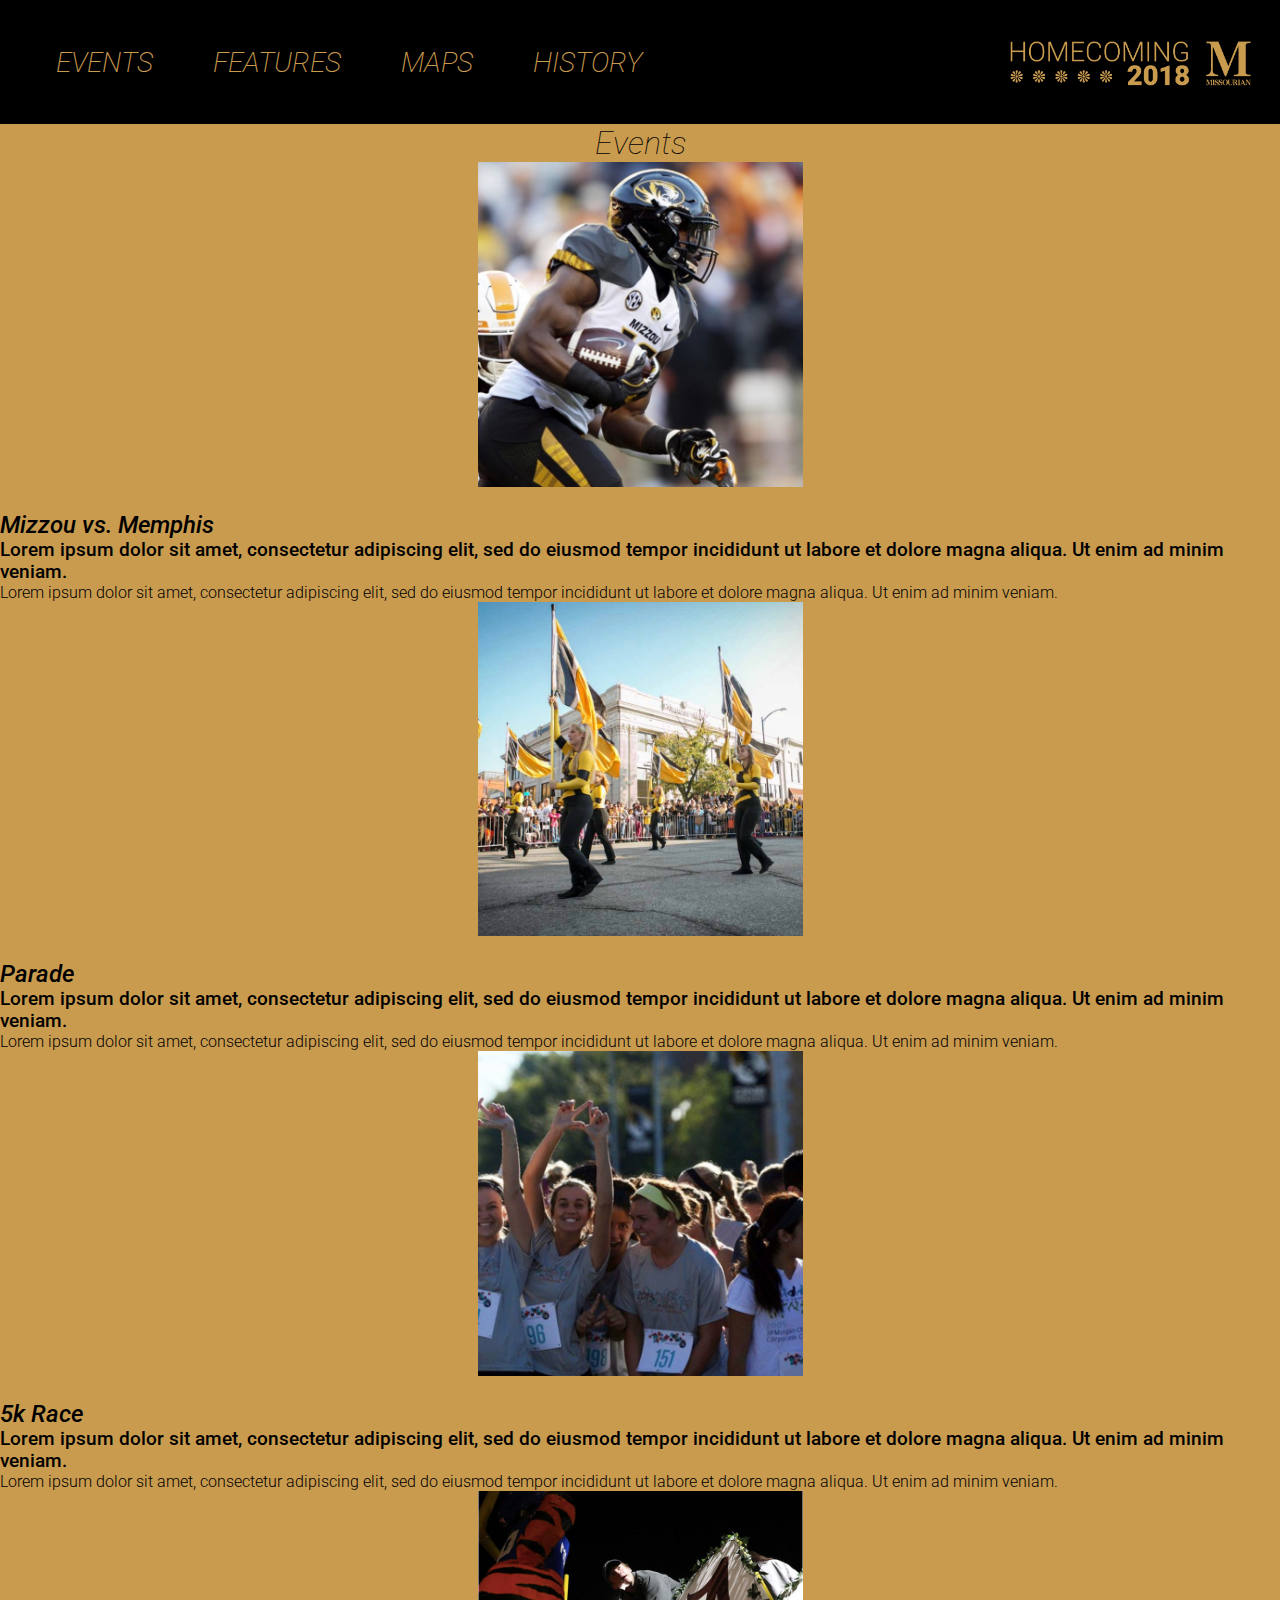
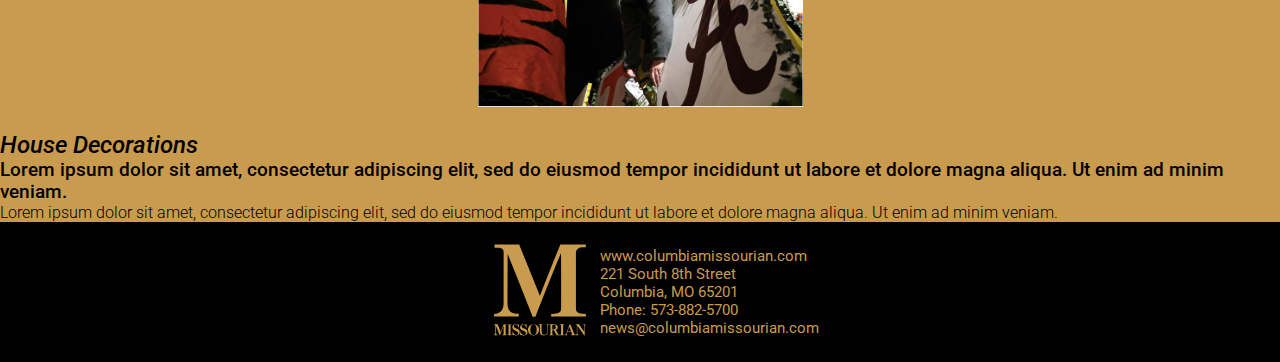
==== events.html @ 73146f7a "new header" ====
<!DOCTYPE html>

<html>
<head>
	<title>Events</title>
  <meta name="viewport" content="width=device-width, initial-scale=1.0">
   <link rel="stylesheet" type="text/css" href="stylenew.css">
	 <link href="https://fonts.googleapis.com/css?family=Roboto:100i,300,500,500i,900" rel="stylesheet">
	 <script src="https://code.jquery.com/jquery-1.12.0.min.js"></script>
	 <script src="menu1.js" type="text/javascript"></script>
  <meta name="viewport" content="width=device-width, initial-scale=1.0">
	</head>

  <body>

		<!--header-->
		<header>
		<nav>
						<a class="menu-trigger" href="#">&#9776;</a>
					<ul>
			      <li class="top"><a href="events.html">EVENTS</a></li>
			      <li><a href="features.html">FEATURES</a></li>
			      <li><a href="maps.html">MAPS</a></li>
			      <li><a href="history.html">HISTORY</a></li>
					</ul>
		</nav>
		<div class="logo">
			<a href="index.html"><img src="ASSETS/header1.svg"/></a>
		</div>
		</header>
		<!--END of header-->
<div class="eventshead"><h1>Events</h1></div>



<div class="eventsgrid">

<div class="eventsimage">
<a href="https://www.google.com/search?q=mizzou+memphis&rlz=1C5CHFA_enUS773US782&oq=mizzou+memphis&aqs=chrome.0.0l5.2127j0j4&sourceid=chrome&ie=UTF-8#sie=m;/g/11f541xv4_;6;/m/012hfxch;dt;fp;1" target="_blank">
	<img src="ASSETS/IMG_4096.JPG" style="width: 100%"></a>
</div>

<div class="eventstext">
<h2><a href="https://www.google.com/search?q=mizzou+memphis&rlz=1C5CHFA_enUS773US782&oq=mizzou+memphis&aqs=chrome.0.0l5.2127j0j4&sourceid=chrome&ie=UTF-8#sie=m;/g/11f541xv4_;6;/m/012hfxch;dt;fp;1" target="_blank">
	Mizzou vs. Memphis</a></h2>

<h3>Lorem ipsum dolor sit amet, consectetur adipiscing elit, sed do eiusmod tempor incididunt ut labore et dolore magna aliqua. Ut enim ad minim veniam.</h3>
<h4>Lorem ipsum dolor sit amet, consectetur adipiscing elit, sed do eiusmod tempor incididunt ut labore et dolore magna aliqua. Ut enim ad minim veniam.</h4>
</div>

</div>


<div class="eventsgrid">

<div class="eventsimage">
<a href="https://www.mizzou.com/s/1002/alumni/interior.aspx?sid=1002&gid=1001&pgid=8970&cid=17219&ecid=17219&ciid=74684&crid=0" target="_blank">
	<img src="ASSETS/IMG_4093.JPG" style="width: 100%"></a>
</div>

<div class="eventstext">
<h2><a href="https://www.mizzou.com/s/1002/alumni/interior.aspx?sid=1002&gid=1001&pgid=8970&cid=17219&ecid=17219&ciid=74684&crid=0" target="_blank">
	Parade</a></h2>

<h3>Lorem ipsum dolor sit amet, consectetur adipiscing elit, sed do eiusmod tempor incididunt ut labore et dolore magna aliqua. Ut enim ad minim veniam.</h3>
<h4>Lorem ipsum dolor sit amet, consectetur adipiscing elit, sed do eiusmod tempor incididunt ut labore et dolore magna aliqua. Ut enim ad minim veniam.</h4>
</div>

</div>


<div class="eventsgrid">

<div class="eventsimage">
<a href="http://mizzou.itsyourrace.com/event.aspx?id=9930" target="_blank">
	<img src="ASSETS/IMG_4094.JPG" style="width: 100%"></a>
</div>

<div class="eventstext">
<h2><a href="http://mizzou.itsyourrace.com/event.aspx?id=9930" target="_blank">
	5k Race</a></h2>

<h3>Lorem ipsum dolor sit amet, consectetur adipiscing elit, sed do eiusmod tempor incididunt ut labore et dolore magna aliqua. Ut enim ad minim veniam.</h3>
<h4>Lorem ipsum dolor sit amet, consectetur adipiscing elit, sed do eiusmod tempor incididunt ut labore et dolore magna aliqua. Ut enim ad minim veniam.</h4>
</div>

</div>


<div class="eventsgrid">

<div class="eventsimage">
<a href="https://www.columbiamissourian.com/special_section/homecoming-mu-homecoming-house-decorations/pdf_f46574d0-cc0e-11e8-bec1-ff1a81288da1.html" target="_blank">
	<img src="ASSETS/HOUSE_DECS.png" style="width: 100%"></a>
</div>

<div class="eventstext">
<h2><a href="https://www.columbiamissourian.com/special_section/homecoming-mu-homecoming-house-decorations/pdf_f46574d0-cc0e-11e8-bec1-ff1a81288da1.html" target="_blank">
	House Decorations</a></h2>

<h3>Lorem ipsum dolor sit amet, consectetur adipiscing elit, sed do eiusmod tempor incididunt ut labore et dolore magna aliqua. Ut enim ad minim veniam.</h3>
<h4>Lorem ipsum dolor sit amet, consectetur adipiscing elit, sed do eiusmod tempor incididunt ut labore et dolore magna aliqua. Ut enim ad minim veniam.</h4>
</div>

</div>

<!--
<li class="events2">
<a href="https://www.mizzou.com/s/1002/alumni/interior.aspx?sid=1002&gid=1001&pgid=8970&cid=17219&ecid=17219&ciid=74684&crid=0" target="_blank">
	<img src="ASSETS/IMG_4093.JPG"></a>
<div class="eventstext">
<h2><a href="https://www.mizzou.com/s/1002/alumni/interior.aspx?sid=1002&gid=1001&pgid=8970&cid=17219&ecid=17219&ciid=74684&crid=0" target="_blank">
	Parade</a></h2>
	<h3>Lorem ipsum dolor sit amet, consectetur adipiscing elit, sed do eiusmod tempor incididunt ut labore et dolore magna aliqua. Ut enim ad minim veniam.</h3>
	<h4>Lorem ipsum dolor sit amet, consectetur adipiscing elit, sed do eiusmod tempor incididunt ut labore et dolore magna aliqua. Ut enim ad minim veniam.</h4>
	</div>
</li>

<li class="events3">
<a href="http://mizzou.itsyourrace.com/event.aspx?id=9930" target="_blank">
	<img src="ASSETS/IMG_4094.JPG"></a>
<div class="eventstext">
<h2><a href="http://mizzou.itsyourrace.com/event.aspx?id=9930" target="_blank">
	5k Race</a></h2>
	<h3>Lorem ipsum dolor sit amet, consectetur adipiscing elit, sed do eiusmod tempor incididunt ut labore et dolore magna aliqua. Ut enim ad minim veniam.</h3>
	<h4>Lorem ipsum dolor sit amet, consectetur adipiscing elit, sed do eiusmod tempor incididunt ut labore et dolore magna aliqua. Ut enim ad minim veniam.</h4>
	</div>
</li>

	<li class="events4">
<a href="https://www.columbiamissourian.com/special_section/homecoming-mu-homecoming-house-decorations/pdf_f46574d0-cc0e-11e8-bec1-ff1a81288da1.html" target="_blank">
		<img src="ASSETS/HOUSE_DECS.png"></a>
	<div class="eventstext">
	<h2><a href="https://www.columbiamissourian.com/special_section/homecoming-mu-homecoming-house-decorations/pdf_f46574d0-cc0e-11e8-bec1-ff1a81288da1.html" target="_blank">
	 House Decs</a></h2>
		<h3>Lorem ipsum dolor sit amet, consectetur adipiscing elit, sed do eiusmod tempor incididunt ut labore et dolore magna aliqua. Ut enim ad minim veniam.</h3>
		<h4>Lorem ipsum dolor sit amet, consectetur adipiscing elit, sed do eiusmod tempor incididunt ut labore et dolore magna aliqua. Ut enim ad minim veniam.</h4>
		</div>
	</li>



<!--FOOTER-->
<div class="footer" width=100%>
	<div class="footerimg">
		<img src="ASSETS/Missourian_gold.svg">
	</div>
	<div class="footerinfo">
		<div class="footertext"><a href="https://www.columbiamissourian.com/" target="_blank"> www.columbiamissourian.com</a></div>
		<div class="footertext">221 South 8th Street</div>
		<div class="footertext">Columbia, MO 65201</div>
		<div class="footertext">Phone: 573-882-5700</div>
		<div class="footertext"><a href="mailto:news@columbiamissourian.com">news@columbiamissourian.com</a></div>
	</div>
</div>
		<!--END OF FOOTER-->
  </body>
  </html>
---- stylenew.css ----
/*NAV BAR*/
.menu-trigger{
  font-size: 50px;
}
nav ul li{
  display:block;
  font-family: "Roboto", sans-serif;
  font-style: italic;
  font-size: 32px;
  font-weight: 200;
  margin-bottom: 20px;
}

nav a{
  color: #C99B4F;
  text-decoration: none;
  padding: 20px 30px;
}
nav ul{
  display:none;
  margin: 20px 0px;
}
@media screen and (max-width: 650px){
  .desktopimg{
    display:none;
  }
}
@media screen and (min-width: 650px){
  .mobileimg{
    display:none;
  }
  }
@media screen and (min-width:950px){
  nav ul{
    display:flex;
  }
  nav ul li{
    font-size: 28px;
    margin-bottom: 0;
  }
  .menu-trigger{
    display:none;
  }

}
/*MEDIA QUERIES FOR slider*/

@media(max-width:399px){
.description{
  display: none;
}
}

@media(min-width:399px){
.readmore{
  display: none;
  font-size: 20px;
}
}

*{
  margin: 0;
  padding: 0;
  list-style: none;
  text-decoration: none;
}
.slidetext{
  /*z-index: 10000; */
  font-size: 30px;
  text-align: center;
  margin-top: 10px;
  padding-top: 20px;
  padding-bottom: 20px;
  position: absolute;
  width: 20%;
  color: white;
  background-color: rgba(0, 0, 0, 0.6)
}

.slider{
  overflow: hidden;
  height: 400px;
}

.slider figure div{
  width: 20%;
  float: left;
}

.mobileimg{
  width: 100%;
  float: left;
}
.desktopimg{
  max-width: 100%;
  float: left;
}

.slider figure{
  position: relative;
  width: 500%;
  margin: 0;
  left: 0;
  animation: 30s slidy infinite;
}

@keyframes slidy {
  0%{
    left: 0%;
  }

  10%{
    left: 0%;
  }

  12%{
    left: -100%;
  }

  22%{
    left: -100%;
  }

  24%{
    left: -200%;
  }

  34%{
    left: -200%
  }

  36%{
    left: -300%;
  }

  46%{
    left: -300%;
  }

  48%{
    left: -400%;
  }

  58%{
    left: -400%;
  }

  60%{
    left: -300%;
  }

  70%{
    left: -300%;
  }

  72%{
    left: -200%;
  }

  82%{
    left: -200%;
  }

  84%{
    left: -100%;
  }

  94%{
    left: -100%;
  }

  96%{
    left: 0%;
  }
}

body{
  background-color:#C99B4F;
}

/*PARAGRAPH TEXT*/
P {
  color: #000000;
  font-family: "Roboto", sans-sans-serif;
  font-weight: 300;
  font-size: 15px;
}


/* HEADING TEXT */
h1 {
  font-family: "Roboto", sans-serif;
  font-weight: 100;
  font-style: italic;
}

h2 {
  font-family: "Roboto", sans-serif;
  font-weight: 500;
  font-style: italic;
}

h3 {
  font-family: "Roboto", sans-serif;
  font-weight: 500;
}

h4 {
  font-family: "Roboto", sans-serif;
  font-weight: 300;
}

h5 {
  font-family: "Roboto", sans-serif;
  font-weight: 100;
  font-style: italic;
  font-size: 20px;
  margin-top: 15px;
  margin-left: 25px;
  margin-right: 25px;
}

h6{
  font-family: "Roboto", sans-serif;
  font-weight: 500;
  font-style: italic;
  font-size: 20px;
  margin-top: 15px;
}



/* END HEADERS */

header {
  background-color: black;
  padding: 2% 2%;
  display:grid;
  grid-template-columns: 70px 1fr 250px;
  grid-template-areas:
  "a . c"
}

.logo{
  margin-top: 12px;
  grid-area: c;
}
nav{
  grid-area: a;
}
a:link {
  text-decoration: none;
}

.container a:link {
  color: #C99B4F;

}
.container a:visited{
  color: #C99B4F;
}
/*.{
  grid-area: c;
  display:none;
  font-style: italic;
  padding-bottom: 10px;
  padding-left: 50px;
}*/



.quickinfo {
  font-family: "Roboto", sans-serif;
  font-weight: 300;
  color: white;
}

/*FOOTER*/
.footer{
  align-items: center;
  display: grid;
  background-color: black;
  grid-template-columns: 1fr 100px 200px 1fr;
  grid-template-areas:
  "a b c d"
}

.footertext{
  color: #C99B4F;
  font-family: "Roboto", sans-serif;
  font-size: 15px;
}
.footerimg{
  margin-top: 20px;
  margin-bottom: 20px;
  grid-area: b;
}
.footerinfo{
  grid-area: c;
  padding-left: 10px;
  vertical-align: center;
}
.footerinfo a:link{
  color: #C99B4F;
}
.footerinfo a:visited{
  color: #C99B4F;
}
.footerinfo a:hover{
  color: #49391D;
}
/*END FOOTER*/


.eventstext a:visited{
  color: black;
}

.eventstext a:link{
  color: black;
}

.eventshead{
  text-align: center;
}



.historytitle{
  text-align: center;
}
/* HISTORY PAGE TILES CSS */

.cards{
margin: 0 10px;
padding: 0;
list-style: none;
justify-content: center;
display: grid;
grid-gap:10px;
gap:10px;
grid-template-areas:
"m m "
"a b"
"c d"
"e f"
"g h"
"i j"
"k l";
}

.cards li{
padding: 5px;
border-radius: 5px;
max-width: 400px;
}

.cards img{
  width: 100%;
}

.cardtext{
  max-width:200px;
  text-align:center;
  justify-content:center;
}

.card1{
  grid-area: a;
}

.card2{
  grid-area: b;
}
.card3{
  grid-area: c;
}
.card4{
  grid-area: d;
}
.card5{
  grid-area: e;
}
.card6{
  grid-area: f;
}
.card7{
  grid-area: g;
}
.card8{
  grid-area: h;
}
.card9{
  grid-area: i;
}
.card10{
  grid-area: j;
}
.card11{
  grid-area: k;
}
.card12{
  grid-area: l;
}
.card13{
  grid-area: m;
}

@media screen and (min-width:550px){
  .cards{
    display:grid;
    grid-template-areas:
    "m m m"
    "a b c"
    "d e f"
    "g h i"
    "j k l";
  }
}

/* END OF HISTORY PAGE TILES */

/* EVENTS CSS */

.eventsgrid{
  margin: 0;
  padding: 0;
  display: grid;
  grid-template-columns: 1fr 325px 1fr;
  grid-template-areas:
  ". a ."
  "b b b";
  grid-gap: 20px;
  list-style: none;
  text-decoration: none;
}

.eventsimage{
grid-area: a;
}
.eventstext{
  grid-area: b;
}

.eventshead{
  text-align: center;

/*END OF EVENTS CSS*/

.featureshead{
  text-align: center;
}

.featuresgrid{
  margin: 0;
  padding: 0;
  display: grid;
  grid-template-columns: 1fr 325px 1fr;
  grid-template-areas:
  ". a ."
  "b b b";
  grid-gap: 20px;
  list-style: none;
  text-decoration: none;
}

.featuresimage{
  grid-area: a;
}

.featurestext{
  grid-area: b;
}

.featurestext a:link, a:visited{
  color: black;
  text-decoration: none;
}

.featurestext a:hover, a:active{
  color: #21263B;
}

/*story page CSS*/

.storycards {
  margin:0;
  padding:0;
	list-style: none;
  display: grid;
  grid-template-columns: 1fr;
  grid-gap: 20px;
  gap:20px;
  grid-template-areas:
  "a"
  "b"
  "c"
}

.storycard1{
  grid-area:a;
}

.storycard2{
  grid-area:b;
}

.storycard3{
  grid-area:c;
}


article {
  margin-bottom: 0.7em;
}
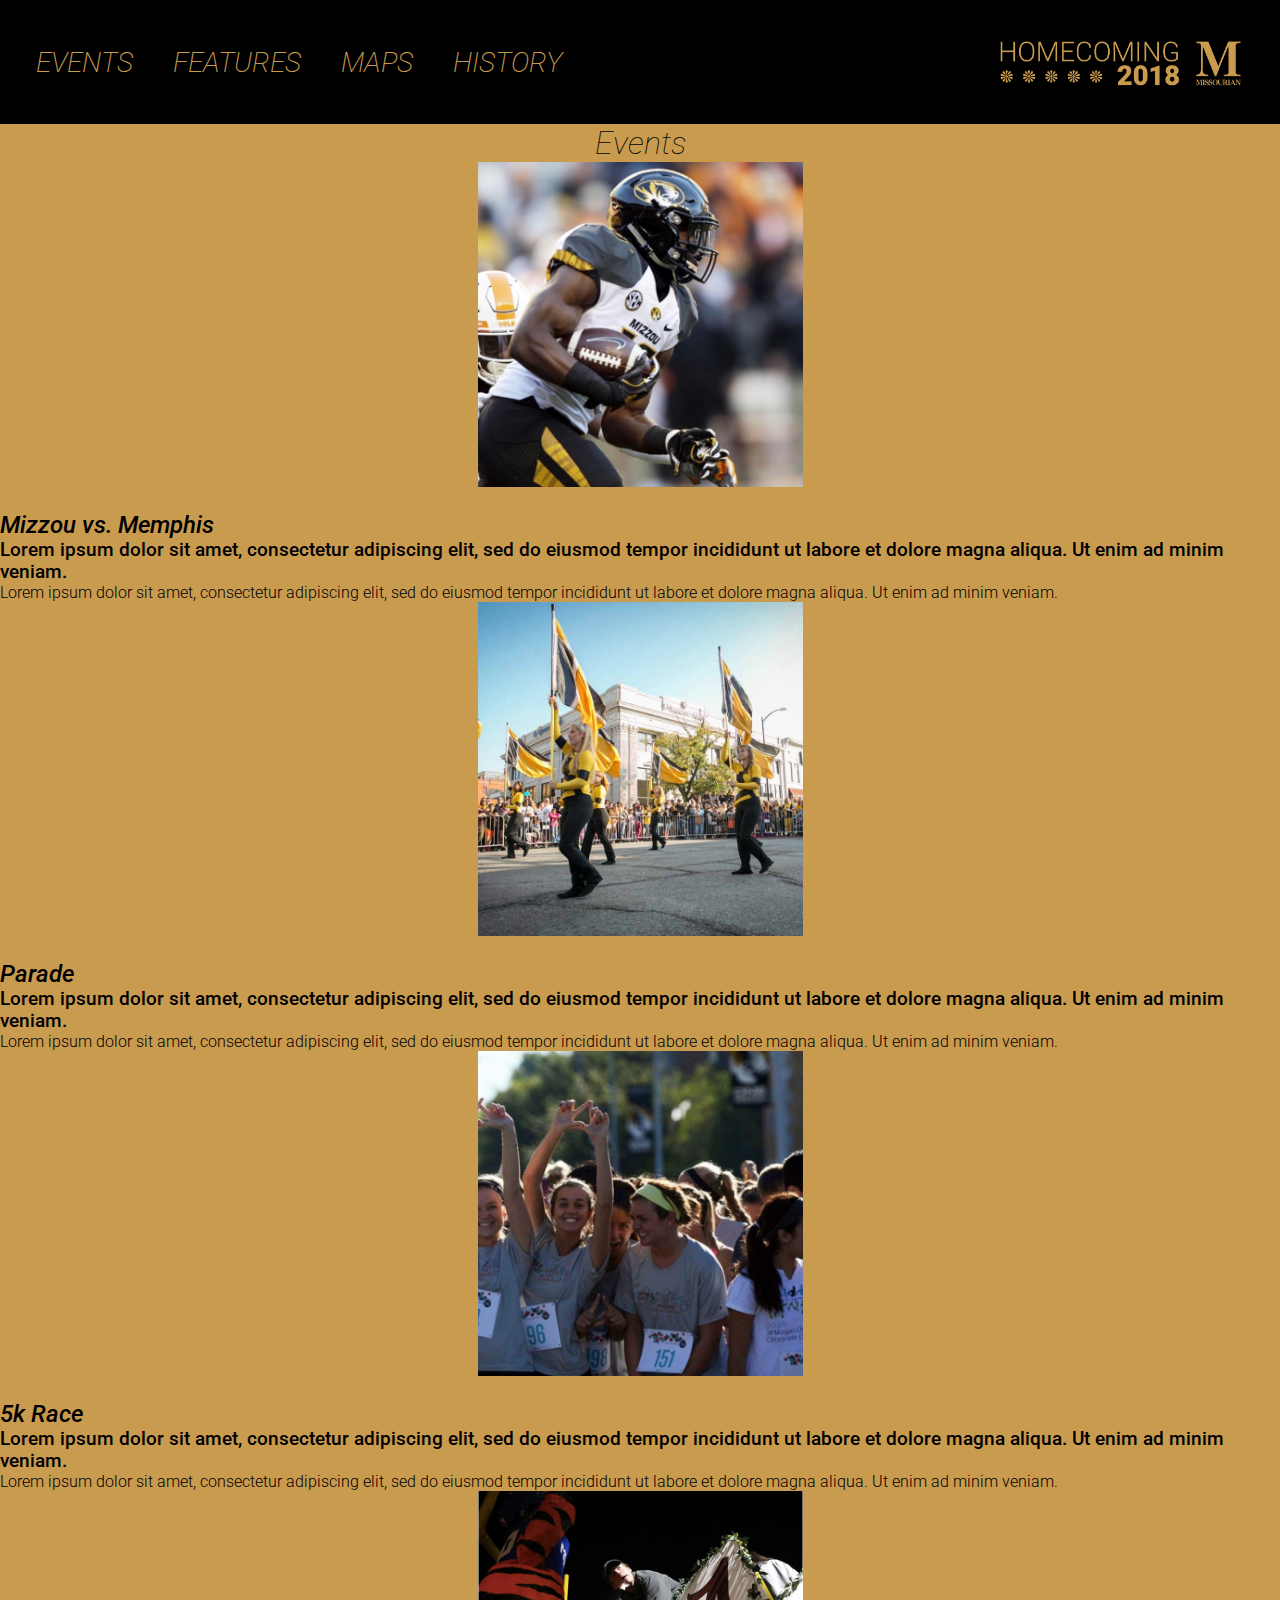
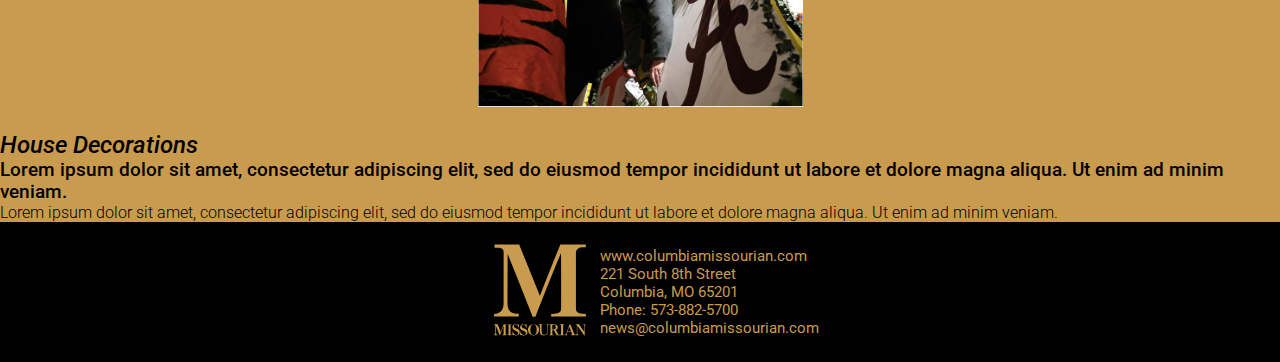
==== commit d69c6937: "fixed slider and added menu to each page" ====
--- a/events.html
+++ b/events.html
@@ -18,10 +18,10 @@
 		<nav>
 						<a class="menu-trigger" href="#">&#9776;</a>
 					<ul>
-			      <li class="top"><a href="events.html">EVENTS</a></li>
-			      <li><a href="features.html">FEATURES</a></li>
-			      <li><a href="maps.html">MAPS</a></li>
-			      <li><a href="history.html">HISTORY</a></li>
+			      <li class="events"><a href="events.html">EVENTS</a></li>
+			      <li class="features"><a href="features.html">FEATURES</a></li>
+			      <li class="maps"><a href="maps.html">MAPS</a></li>
+			      <li class="history"><a href="history.html">HISTORY</a></li>
 					</ul>
 		</nav>
 		<div class="logo">
--- a/stylenew.css
+++ b/stylenew.css
@@ -1,7 +1,5 @@
 /*NAV BAR*/
-.menu-trigger{
-  font-size: 50px;
-}
+
 nav ul li{
   display:block;
   font-family: "Roboto", sans-serif;
@@ -11,29 +9,41 @@
   margin-bottom: 20px;
 }
 
-nav a{
+header nav a{
   color: #C99B4F;
   text-decoration: none;
-  padding: 20px 30px;
-}
+
+}
+
 nav ul{
   display:none;
   margin: 20px 0px;
 }
-@media screen and (max-width: 650px){
-  .desktopimg{
+@media screen and (max-width:950px){
+  .desktop{
     display:none;
   }
 }
-@media screen and (min-width: 650px){
-  .mobileimg{
-    display:none;
-  }
-  }
 @media screen and (min-width:950px){
   nav ul{
-    display:flex;
-  }
+    display:grid;
+    grid-template-columns: 1fr 40px 1fr 40px 1fr 40px 1fr 30px;
+    grid-template-areas:
+    "a . b . c . d ."
+  }
+  .events{
+    grid-area: a;
+  }
+  .features{
+    grid-area: b;
+  }
+  .maps{
+    grid-area:c;
+  }
+  .history{
+    grid-area:d;
+    }
+
   nav ul li{
     font-size: 28px;
     margin-bottom: 0;
@@ -41,23 +51,62 @@
   .menu-trigger{
     display:none;
   }
-
-}
+  .mobile{
+    display:none;
+  }
+}
+
+.menu-trigger{
+  font-size: 50px;
+
+}
+
+header {
+  background-color: black;
+  padding: 2% 2%;
+  display:grid;
+  grid-template-columns: 10px 70px 1fr 250px 10px;
+  grid-template-areas:
+  ". a . c ."
+}
+
+.logo{
+  margin-top: 12px;
+  grid-area: c;
+}
+nav{
+  grid-area: a;
+}
+nav a:link {
+  text-decoration: none;
+}
+
 /*MEDIA QUERIES FOR slider*/
 
-@media(max-width:399px){
+@media(max-width:430px){
 .description{
   display: none;
 }
 }
 
-@media(min-width:399px){
+@media(min-width:430px){
 .readmore{
   display: none;
   font-size: 20px;
 }
 }
-
+/*
+@media(min-width:950px){
+  .mobile{
+    display:none;
+  }
+}
+@media(max-width:950px){
+  .desktop{
+    display:none;
+  }
+}
+*/
 *{
   margin: 0;
   padding: 0;
@@ -65,7 +114,7 @@
   text-decoration: none;
 }
 .slidetext{
-  /*z-index: 10000; */
+  /*z-index: 10000;*/
   font-size: 30px;
   text-align: center;
   margin-top: 10px;
@@ -79,7 +128,7 @@
 
 .slider{
   overflow: hidden;
-  height: 400px;
+  height: 50%;
 }
 
 .slider figure div{
@@ -87,12 +136,8 @@
   float: left;
 }
 
-.mobileimg{
+.slider figure img{
   width: 100%;
-  float: left;
-}
-.desktopimg{
-  max-width: 100%;
   float: left;
 }
 
@@ -232,33 +277,6 @@
 
 /* END HEADERS */
 
-header {
-  background-color: black;
-  padding: 2% 2%;
-  display:grid;
-  grid-template-columns: 70px 1fr 250px;
-  grid-template-areas:
-  "a . c"
-}
-
-.logo{
-  margin-top: 12px;
-  grid-area: c;
-}
-nav{
-  grid-area: a;
-}
-a:link {
-  text-decoration: none;
-}
-
-.container a:link {
-  color: #C99B4F;
-
-}
-.container a:visited{
-  color: #C99B4F;
-}
 /*.{
   grid-area: c;
   display:none;
@@ -310,7 +328,64 @@
   color: #49391D;
 }
 /*END FOOTER*/
-
+/*MAPS*/
+========/
+.mapcards{
+  display: grid;
+  grid-template-columns: 1fr;
+  grid-template-areas:
+  "a"
+  "b"
+  "c"
+}
+.mapcard2 {
+  grid-area:b;
+}
+
+.mapcard3{
+  grid-area:c;
+}
+.maptext{
+  grid-area:a;
+  padding: 0px 5px 15px 10px;
+}
+
+.mapstitle{
+text-align: center;
+padding:15px 0px;
+
+}
+
+
+@media (min-width:250px){
+  .mapcards{
+    display: grid;
+    grid-template-columns: 1fr 1fr;
+    grid-gap:5px;
+    grid-template-areas:
+    "a a"
+    "b c"
+    "d d"
+}
+}
+
+.mapcards{
+  display: block;
+}
+
+
+@media (min-width:480px){
+  .mapcards{
+    display: grid;
+    grid-template-columns: 1fr 1fr;
+    grid-gap:20px;
+    grid-template-areas:
+    "a a"
+    "b c"
+    "d d"
+  }
+}
+/* END MAPS*/
 
 .eventstext a:visited{
   color: black;
@@ -340,13 +415,19 @@
 grid-gap:10px;
 gap:10px;
 grid-template-areas:
-"m m "
-"a b"
-"c d"
-"e f"
-"g h"
-"i j"
-"k l";
+"m"
+"a"
+"b"
+"c"
+"d"
+"e"
+"f"
+"g"
+"h"
+"i"
+"j"
+"k"
+"l";
 }
 
 .cards li{
@@ -410,7 +491,6 @@
   .cards{
     display:grid;
     grid-template-areas:
-    "m m m"
     "a b c"
     "d e f"
     "g h i"
@@ -444,22 +524,20 @@
 
 .eventshead{
   text-align: center;
-
+}
 /*END OF EVENTS CSS*/
-
-.featureshead{
+.featureshead {
   text-align: center;
 }
 
-.featuresgrid{
+.featuresgrid {
   margin: 0;
   padding: 0;
   display: grid;
-  grid-template-columns: 1fr 325px 1fr;
+  grid-template-columns: 1fr;
   grid-template-areas:
-  ". a ."
-  "b b b";
-  grid-gap: 20px;
+  "a"
+  "b";
   list-style: none;
   text-decoration: none;
 }
@@ -472,29 +550,85 @@
   grid-area: b;
 }
 
-.featurestext a:link, a:visited{
+.featurestext a:link{
   color: black;
   text-decoration: none;
 }
-
-.featurestext a:hover, a:active{
-  color: #21263B;
-}
+.featurestext a:hover{
+  color: black;
+}
+.featurestext a:visited{
+  color: black;
+}
+
+@media screen and (min-width:700px){
+.featuresgrid{
+  margin: 0 auto;
+  padding: 15px;
+  display: grid;
+  grid-template-columns: 1fr 150px 150px 150px 150px 150px 1fr;
+  grid-template-areas:
+  ". a a a a a ."
+  ". . b b b . .";
+  grid-gap: 25px;
+  list-style: none;
+  text-decoration: none;
+  }
+}
+
+/*FEATURES END*/
 
 /*story page CSS*/
+
+.storytitle{
+  text-align: center;
+}
+
+.caption{
+font-family: "Roboto", sans-serif;
+font-weight: bold;
+font-style: italic;
+margin:auto;
+font-size: 10px;
+margin-top: 5px;
+margin-bottom: 0px;
+text-align: center;
+}
+
+.photocredit{
+  font-family: "Roboto", sans-serif;
+  font-weight: bold;
+  font-style: italic;
+  font-size: 10px;
+  margin-top: 5px;
+  margin-bottom: 0px;
+  text-align:center;
+}
+
+.byline{
+  font-family: "Roboto", sans-serif;
+  font-weight: 50;
+  font-style: italic;
+  font-size: 20px;
+  margin-top: 5px;
+  margin-bottom: 0px;
+  text-align:center;
+}
 
 .storycards {
   margin:0;
-  padding:0;
+  padding:10px;
 	list-style: none;
   display: grid;
-  grid-template-columns: 1fr;
-  grid-gap: 20px;
-  gap:20px;
   grid-template-areas:
   "a"
   "b"
-  "c"
+  "c";
+}
+
+.storycards li{
+padding: 10px;
+border-radius: 5px;
 }
 
 .storycard1{
@@ -503,6 +637,8 @@
 
 .storycard2{
   grid-area:b;
+  margin-top: 1em;
+  border-bottom: 2px solid #000000;
 }
 
 .storycard3{
@@ -510,6 +646,25 @@
 }
 
 
-article {
+/*article {
   margin-bottom: 0.7em;
-}
+}*/
+
+/*@media screen and (min-width:480px){
+  .storycards{
+    display:grid;
+    grid-gap:10px;
+    padding:10px;
+    grid-template-columns: repeat(1, 460px);
+    grid-template-areas:
+    "a"
+    "b"
+    "c";
+  }*/
+
+  .storyphoto img{
+  display: block;
+  width: 75%;
+  height:auto;
+  margin:auto;
+  }
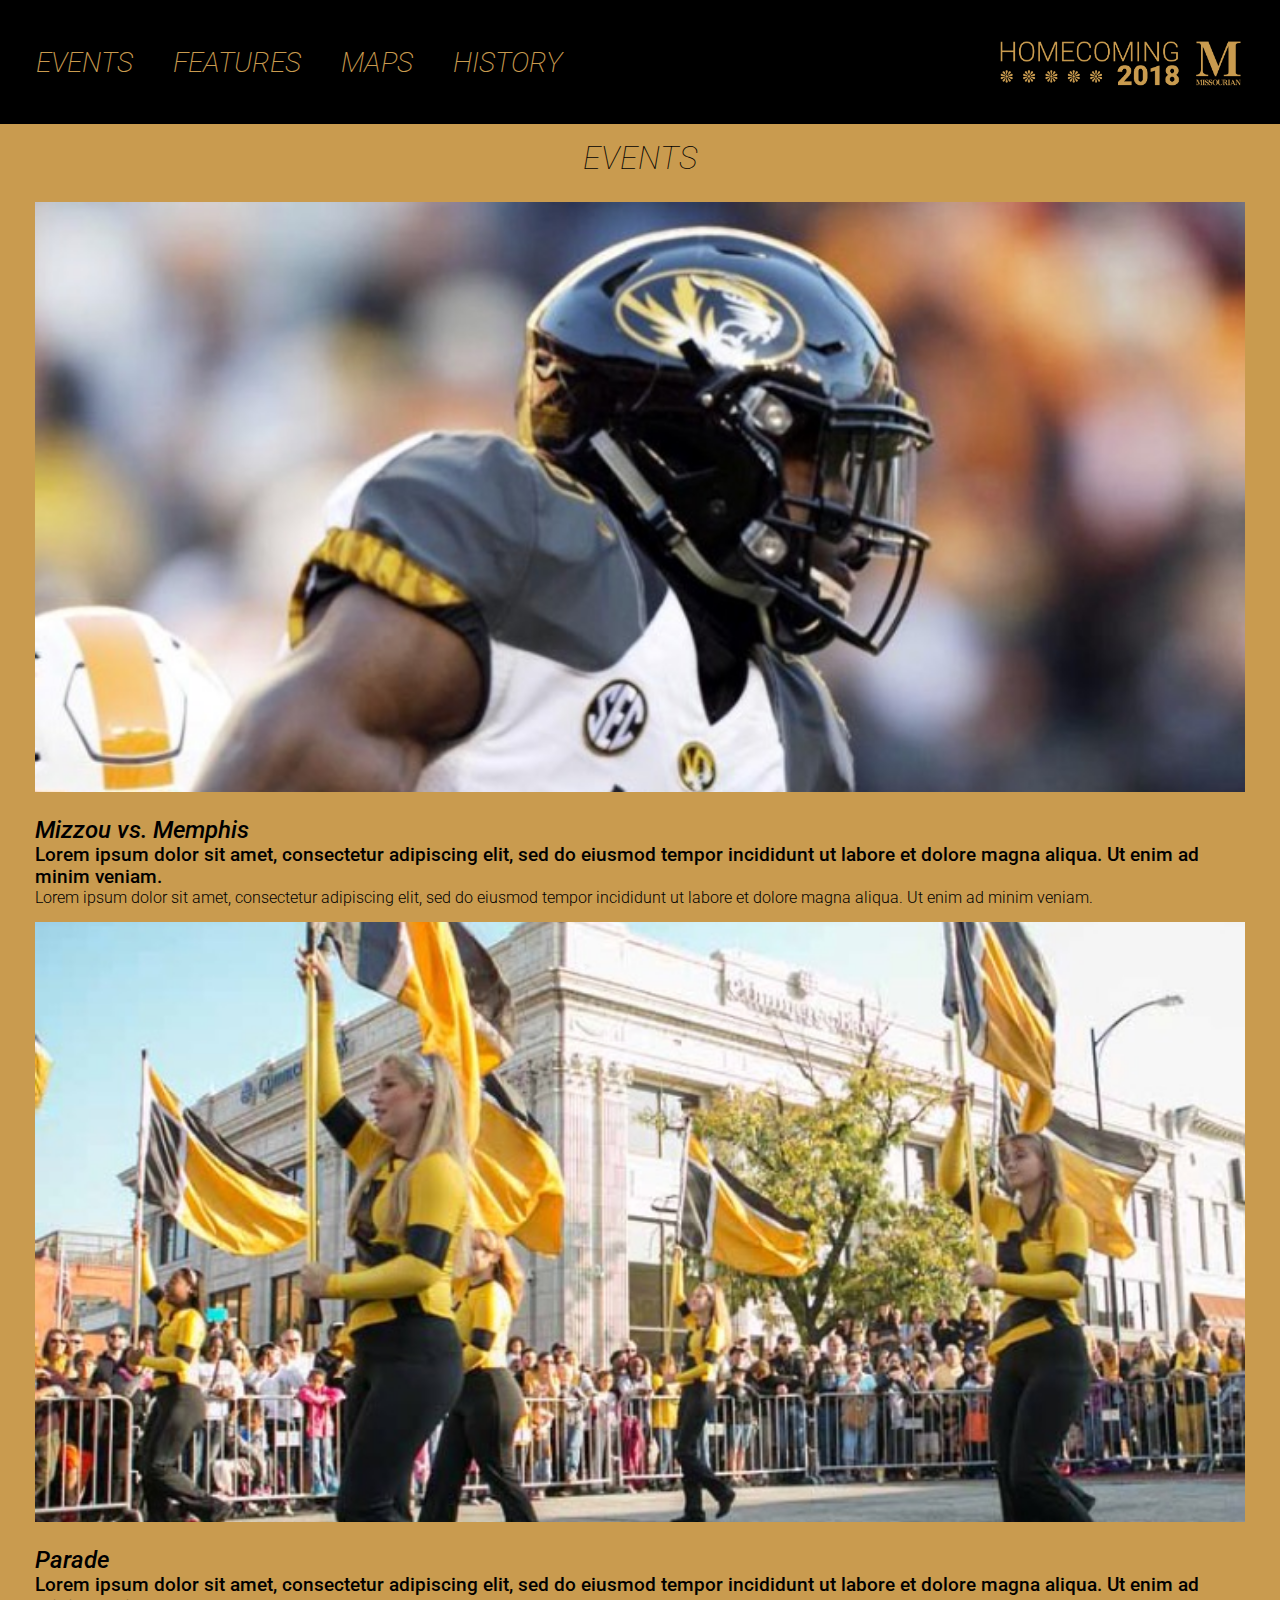
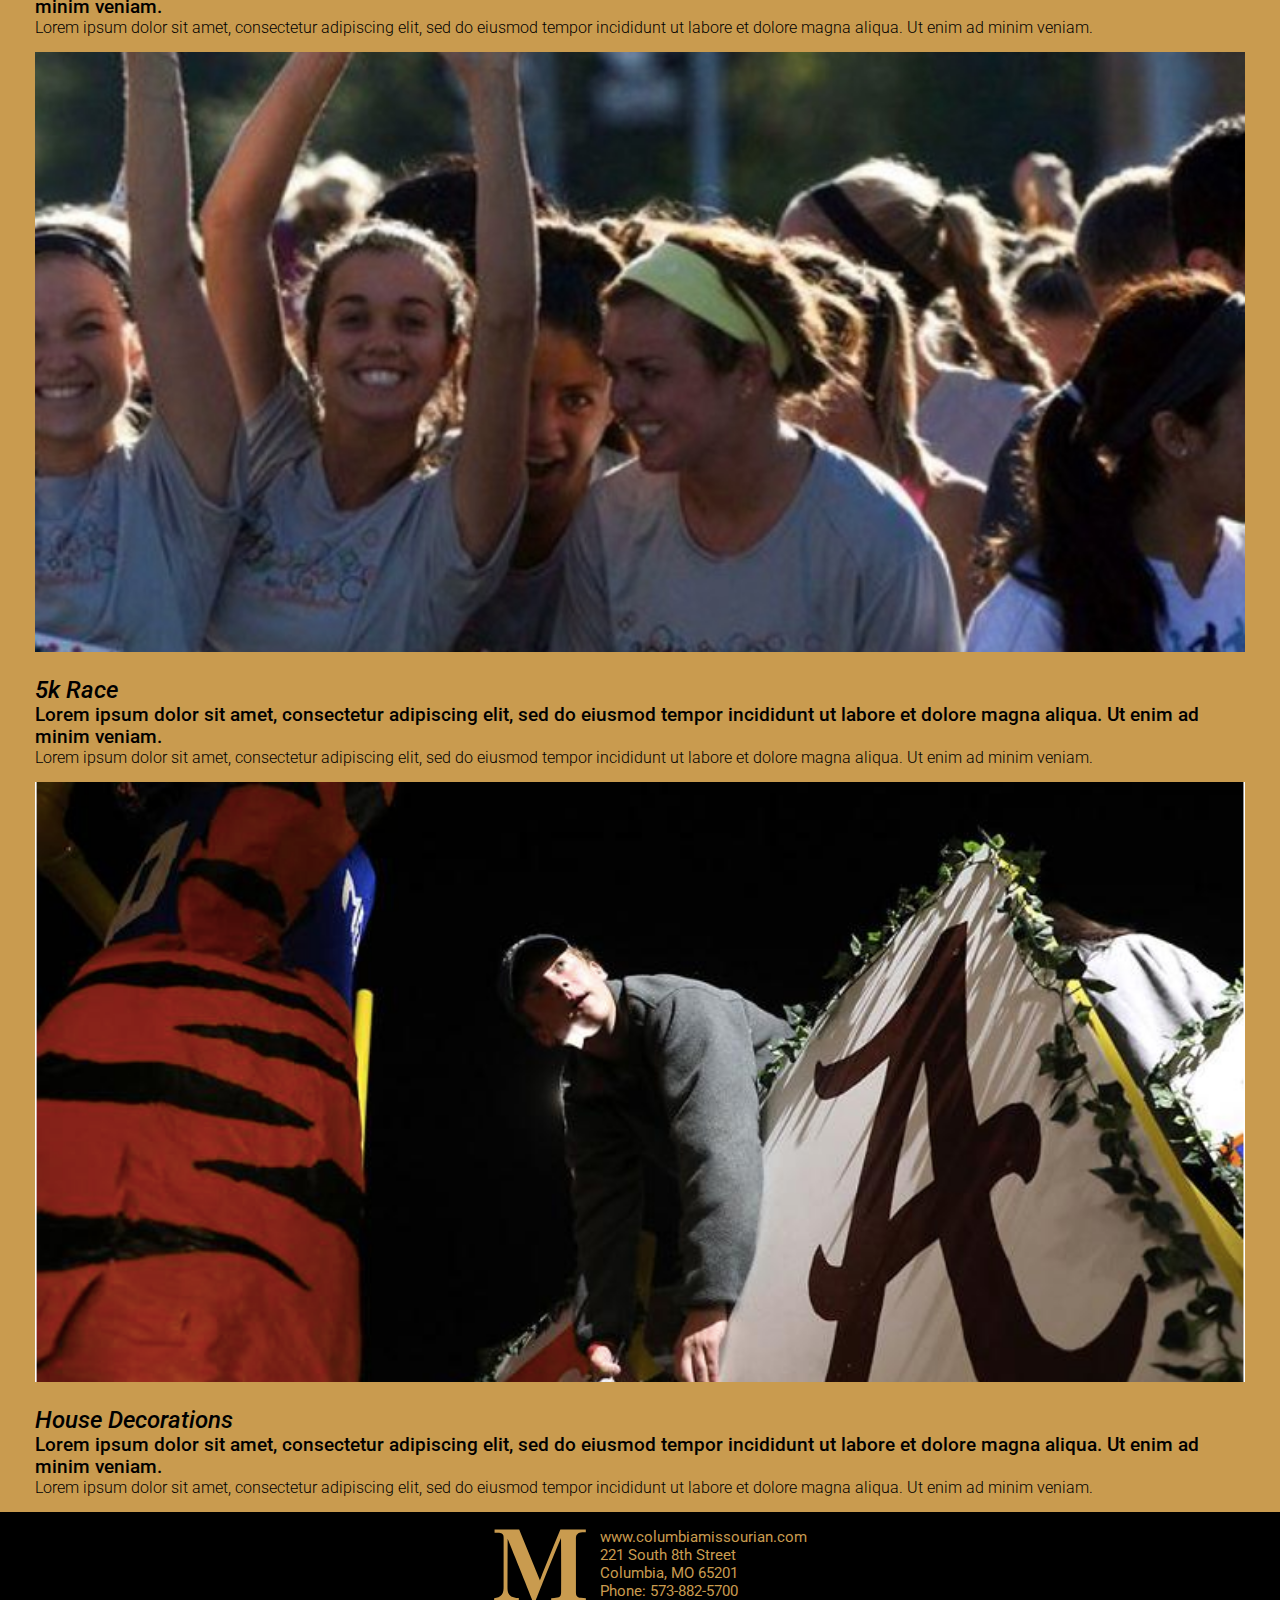
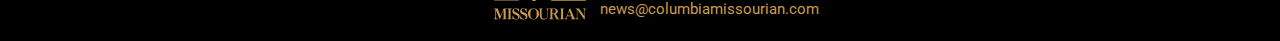
==== commit f0138f86: "fmarginsllll" ====
--- a/events.html
+++ b/events.html
@@ -29,7 +29,7 @@
 		</div>
 		</header>
 		<!--END of header-->
-<div class="eventshead"><h1>Events</h1></div>
+<div class="eventshead"><h1>EVENTS</h1></div>
 
 
 
@@ -37,7 +37,7 @@
 
 <div class="eventsimage">
 <a href="https://www.google.com/search?q=mizzou+memphis&rlz=1C5CHFA_enUS773US782&oq=mizzou+memphis&aqs=chrome.0.0l5.2127j0j4&sourceid=chrome&ie=UTF-8#sie=m;/g/11f541xv4_;6;/m/012hfxch;dt;fp;1" target="_blank">
-	<img src="ASSETS/IMG_4096.JPG" style="width: 100%"></a>
+	<img src="ASSETS/IMG_4096.JPG" class="football" style="width: 100%"></a>
 </div>
 
 <div class="eventstext">
--- a/stylenew.css
+++ b/stylenew.css
@@ -297,6 +297,7 @@
 .footer{
   align-items: center;
   display: grid;
+  padding: 15px 0px;
   background-color: black;
   grid-template-columns: 1fr 100px 200px 1fr;
   grid-template-areas:
@@ -309,13 +310,15 @@
   font-size: 15px;
 }
 .footerimg{
-  margin-top: 20px;
-  margin-bottom: 20px;
+/*  margin-top: 20px;
+  margin-bottom: 20px;*/
+  vertical-align: center;
   grid-area: b;
 }
 .footerinfo{
   grid-area: c;
   padding-left: 10px;
+  padding-bottom:8px;
   vertical-align: center;
 }
 .footerinfo a:link{
@@ -329,33 +332,14 @@
 }
 /*END FOOTER*/
 /*MAPS*/
-========/
-.mapcards{
-  display: grid;
-  grid-template-columns: 1fr;
-  grid-template-areas:
-  "a"
-  "b"
-  "c"
-}
-.mapcard2 {
-  grid-area:b;
-}
-
-.mapcard3{
-  grid-area:c;
-}
-.maptext{
-  grid-area:a;
-  padding: 0px 5px 15px 10px;
-}
+
 
 .mapstitle{
 text-align: center;
 padding:15px 0px;
 
 }
-
+/*
 
 @media (min-width:250px){
   .mapcards{
@@ -368,7 +352,7 @@
     "d d"
 }
 }
-
+*/
 .mapcards{
   display: block;
 }
@@ -377,14 +361,36 @@
 @media (min-width:480px){
   .mapcards{
     display: grid;
-    grid-template-columns: 1fr 1fr;
+    grid-template-columns: 15px 1fr 1fr 15px;
     grid-gap:20px;
     grid-template-areas:
-    "a a"
-    "b c"
-    "d d"
-  }
-}
+    ". a a ."
+    ". b c ."
+  }
+}
+@media (max-width:480px){
+  .mapcards{
+    display: grid;
+    grid-template-columns: 15px 1fr 15px;
+    grid-template-areas:
+    ". a ."
+    ". b ."
+    ". c ."
+  }
+}
+
+.mapcard2 {
+  grid-area:b;
+}
+
+.mapcard3{
+  grid-area:c;
+}
+.maptext{
+  grid-area:a;
+  padding: 0px 5px 15px 10px;
+}
+
 /* END MAPS*/
 
 .eventstext a:visited{
@@ -403,6 +409,7 @@
 
 .historytitle{
   text-align: center;
+  margin-top: 15px;
 }
 /* HISTORY PAGE TILES CSS */
 
@@ -433,17 +440,12 @@
 .cards li{
 padding: 5px;
 border-radius: 5px;
-max-width: 400px;
-}
-
-.cards img{
-  width: 100%;
-}
+}
+
 
 .cardtext{
-  max-width:200px;
-  text-align:center;
-  justify-content:center;
+  grid-area:m;
+  margin: 15px 10px;
 }
 
 .card1{
@@ -483,14 +485,13 @@
 .card12{
   grid-area: l;
 }
-.card13{
-  grid-area: m;
-}
+
 
 @media screen and (min-width:550px){
   .cards{
     display:grid;
     grid-template-areas:
+    "m m m"
     "a b c"
     "d e f"
     "g h i"
@@ -506,10 +507,10 @@
   margin: 0;
   padding: 0;
   display: grid;
-  grid-template-columns: 1fr 325px 1fr;
+  grid-template-columns: 15px 1fr 15px;
   grid-template-areas:
   ". a ."
-  "b b b";
+  ". b .";
   grid-gap: 20px;
   list-style: none;
   text-decoration: none;
@@ -517,29 +518,48 @@
 
 .eventsimage{
 grid-area: a;
+
+}
+@media screen and (min-width:1000px){
+  .eventsimage img{
+    max-height: 600px;
+    object-fit:cover;
+  }
+}
+@media screen and (max-width: 1000px){
+.eventsimage img{
+  max-height:400px;
+  object-fit: cover;
+}
+}
+.football{
+  object-position: 0 10px;
 }
 .eventstext{
   grid-area: b;
+  margin-bottom: 15px;
 }
 
 .eventshead{
   text-align: center;
+  margin: 15px 0px;
 }
 /*END OF EVENTS CSS*/
 .featureshead {
   text-align: center;
+  margin: 15px 0px;
 }
 
 .featuresgrid {
   margin: 0;
   padding: 0;
   display: grid;
-  grid-template-columns: 1fr;
-  grid-template-areas:
-  "a"
-  "b";
+  grid-template-columns: 15px 1fr 15px;
   list-style: none;
   text-decoration: none;
+  grid-template-areas:
+  ". a ."
+  ". b ."
 }
 
 .featuresimage{
@@ -548,6 +568,7 @@
 
 .featurestext{
   grid-area: b;
+  margin: 15px 0px;
 }
 
 .featurestext a:link{
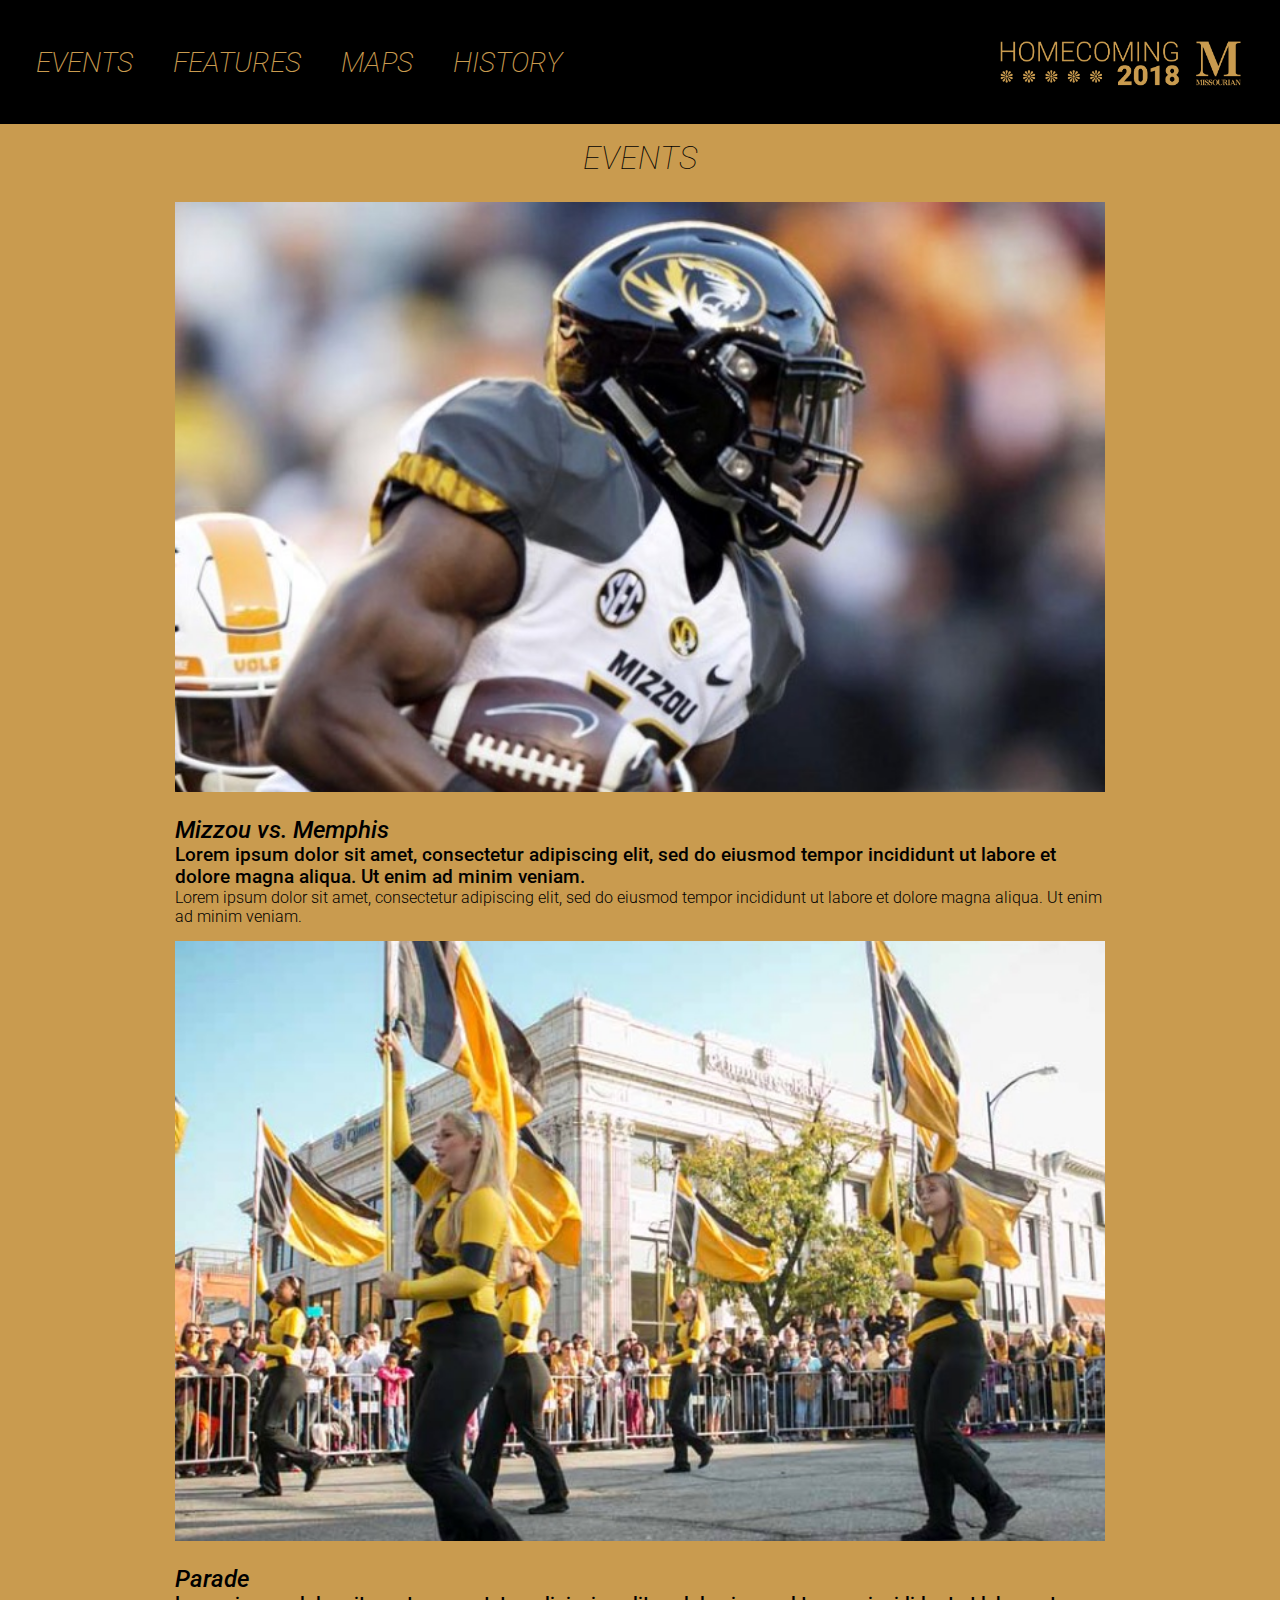
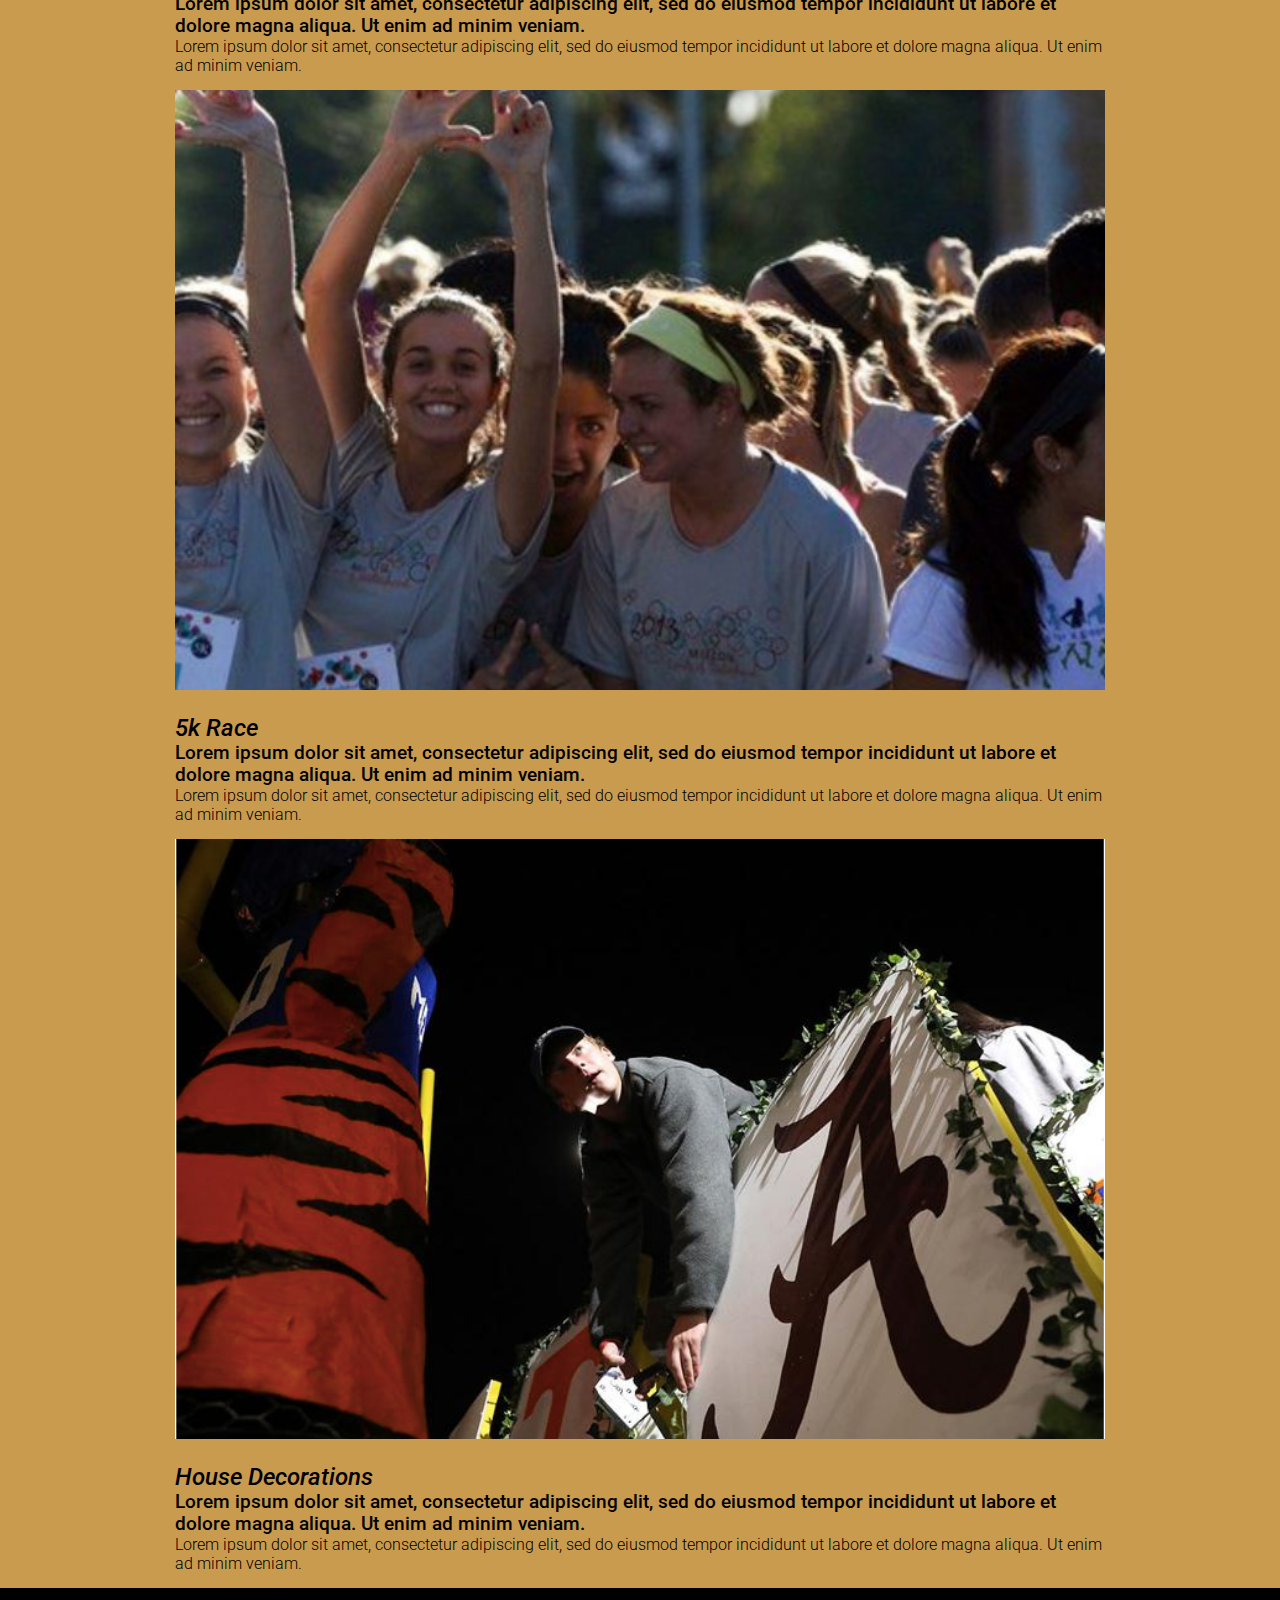
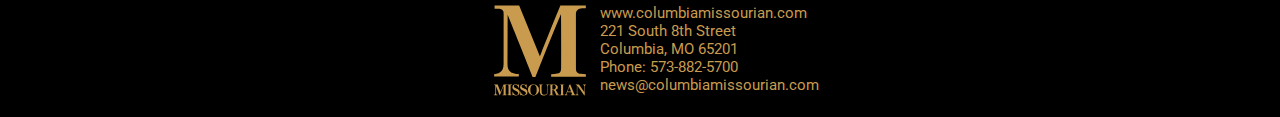
==== commit b0555ecb: "alts" ====
--- a/events.html
+++ b/events.html
@@ -25,7 +25,7 @@
 					</ul>
 		</nav>
 		<div class="logo">
-			<a href="index.html"><img src="ASSETS/header1.svg"/></a>
+			<a href="index.html"><img src="ASSETS/header1.svg" alt="Missourian Homecoming Logo"/></a>
 		</div>
 		</header>
 		<!--END of header-->
--- a/stylenew.css
+++ b/stylenew.css
@@ -12,7 +12,6 @@
 header nav a{
   color: #C99B4F;
   text-decoration: none;
-
 }
 
 nav ul{
@@ -129,6 +128,7 @@
 .slider{
   overflow: hidden;
   height: 50%;
+
 }
 
 .slider figure div{
@@ -149,6 +149,7 @@
   animation: 30s slidy infinite;
 }
 
+
 @keyframes slidy {
   0%{
     left: 0%;
@@ -284,15 +285,20 @@
   padding-bottom: 10px;
   padding-left: 50px;
 }*/
-
-
+.quicktop{
+  position:relative;
+  margin-top:15px;
+}
 
 .quickinfo {
   font-family: "Roboto", sans-serif;
-  font-weight: 300;
-  color: white;
-}
-
+  font-size: 25px;
+  font-weight: 500;
+  text-align: center;
+}
+.quickinfo div{
+  margin-top:15px;
+}
 /*FOOTER*/
 .footer{
   align-items: center;
@@ -303,7 +309,9 @@
   grid-template-areas:
   "a b c d"
 }
-
+.indexfooter{
+  margin-top: 100px;
+}
 .footertext{
   color: #C99B4F;
   font-family: "Roboto", sans-serif;
@@ -504,10 +512,10 @@
 /* EVENTS CSS */
 
 .eventsgrid{
-  margin: 0;
-  padding: 0;
+  margin: 0 auto;
   display: grid;
   grid-template-columns: 15px 1fr 15px;
+  max-width: 1000px;
   grid-template-areas:
   ". a ."
   ". b .";
@@ -582,18 +590,17 @@
   color: black;
 }
 
-@media screen and (min-width:700px){
+@media screen and (min-width:800px){
 .featuresgrid{
   margin: 0 auto;
   padding: 15px;
   display: grid;
-  grid-template-columns: 1fr 150px 150px 150px 150px 150px 1fr;
-  grid-template-areas:
-  ". a a a a a ."
-  ". . b b b . .";
-  grid-gap: 25px;
+  grid-template-columns: 1fr 800px 1fr;
   list-style: none;
   text-decoration: none;
+  grid-template-areas:
+  ". a ."
+  ". b ."
   }
 }
 
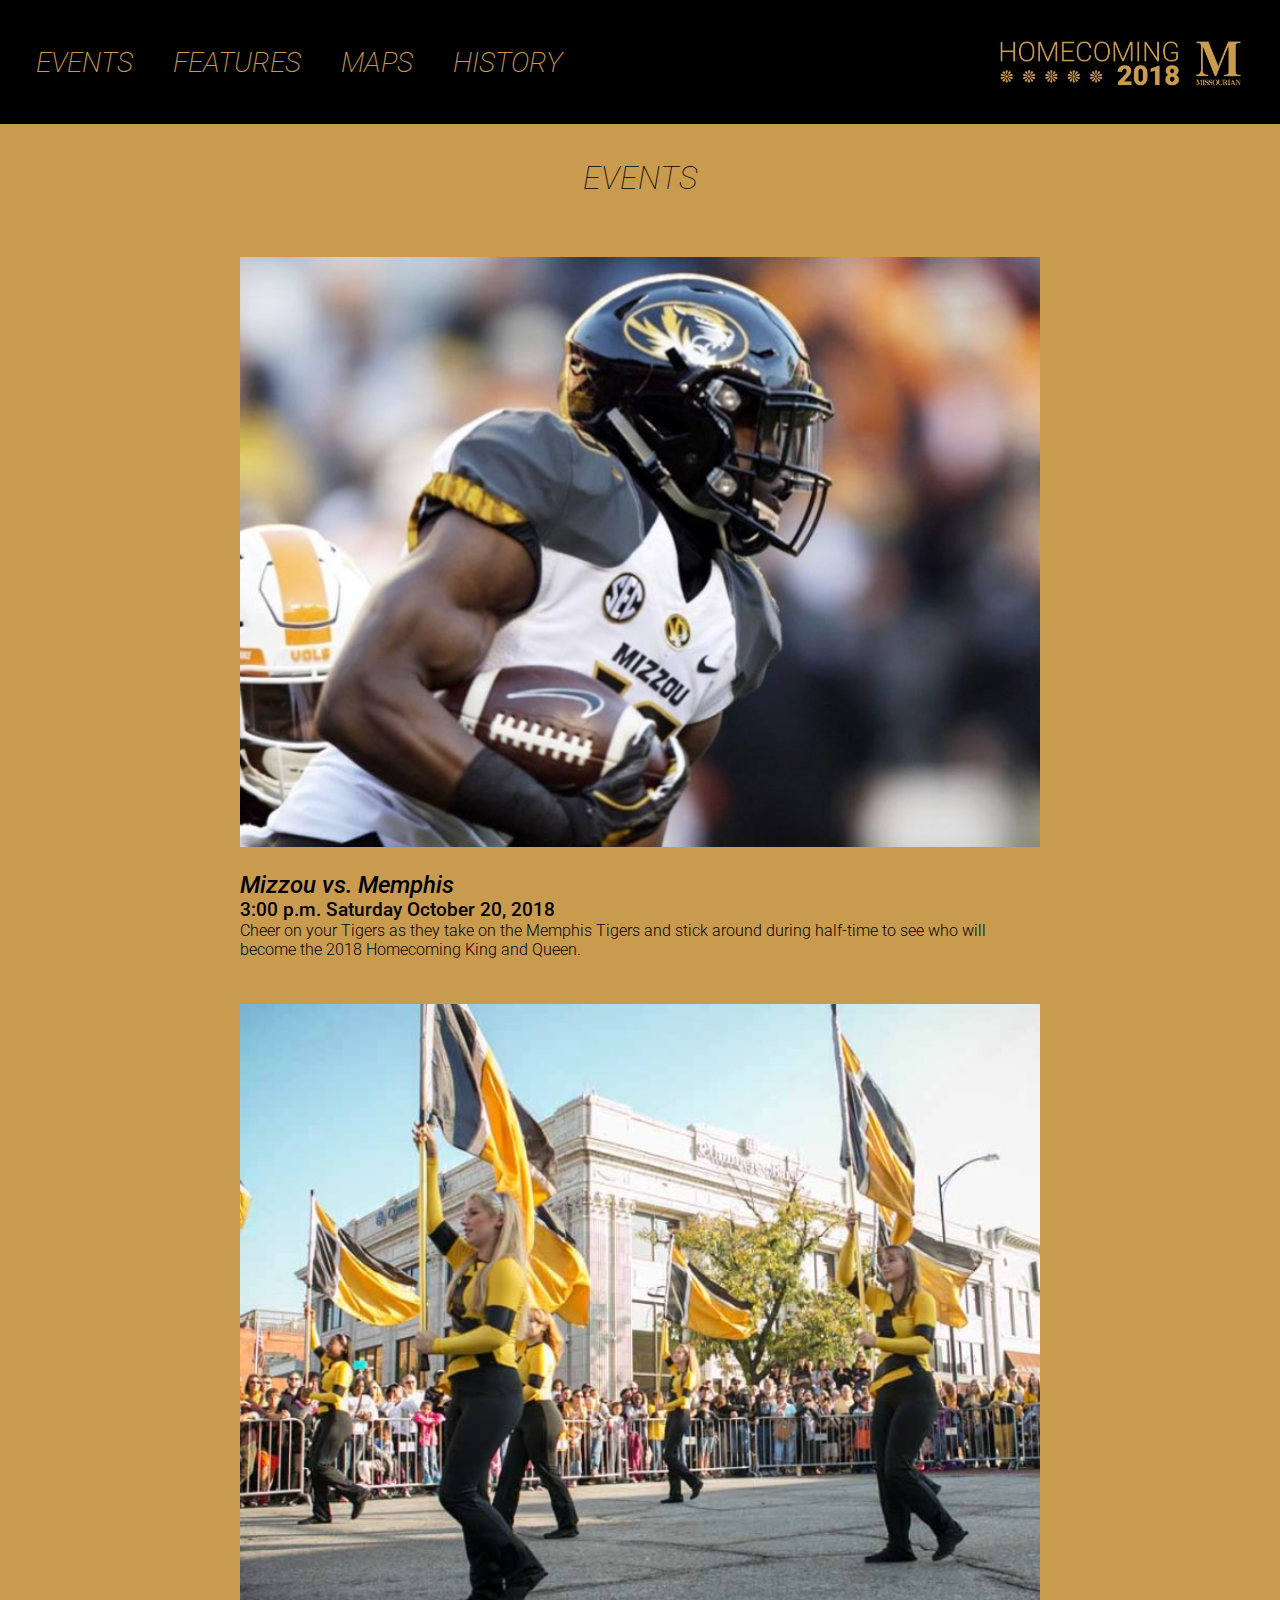
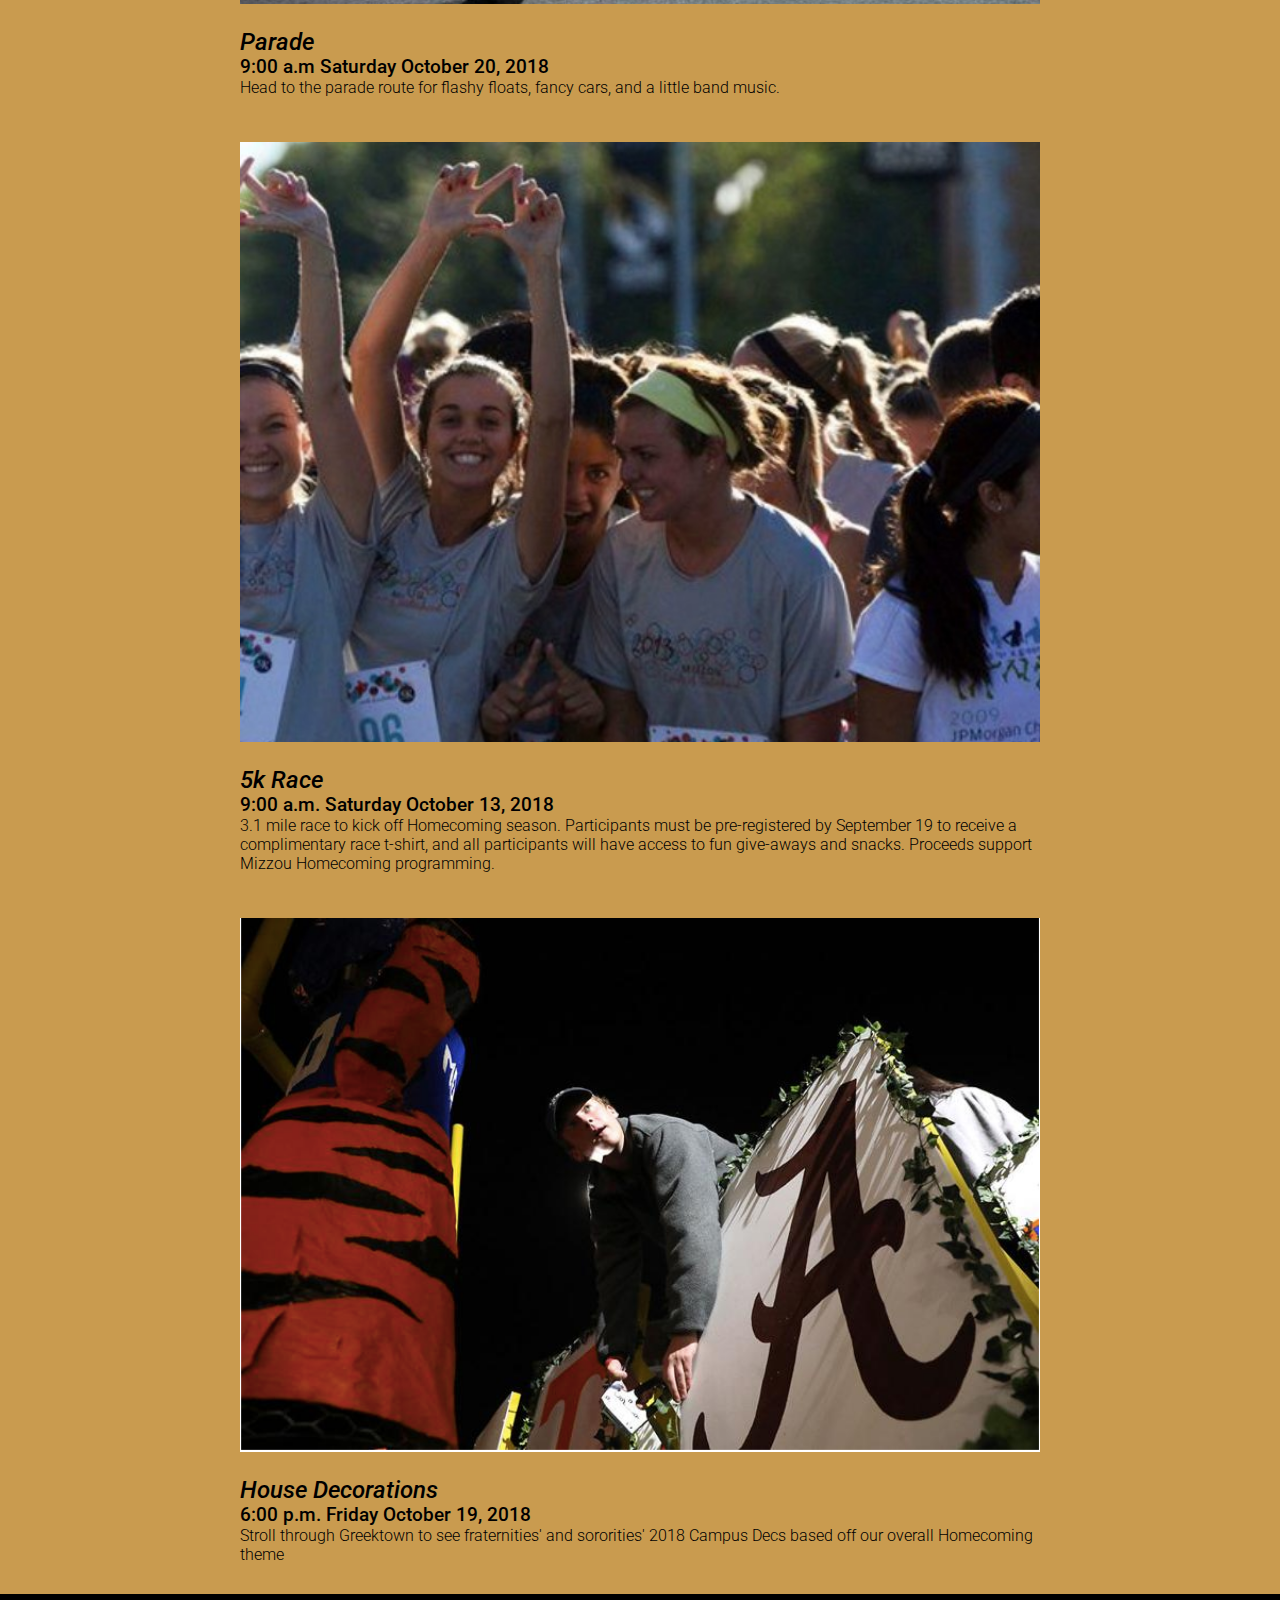
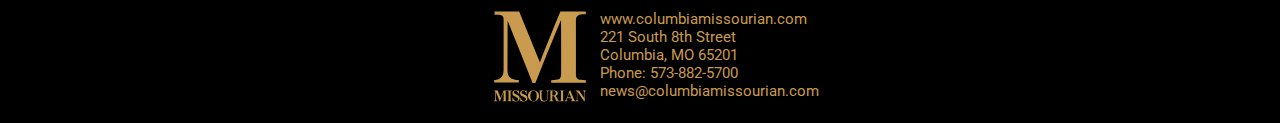
==== commit dcea91ff: "n" ====
--- a/events.html
+++ b/events.html
@@ -25,7 +25,7 @@
 					</ul>
 		</nav>
 		<div class="logo">
-			<a href="index.html"><img src="ASSETS/header1.svg" alt="Missourian Homecoming Logo"/></a>
+			<a href="index.html"><img src="ASSETS/header1.svg" alt="Missourian Homecoming Logo"></a>
 		</div>
 		</header>
 		<!--END of header-->
@@ -44,8 +44,8 @@
 <h2><a href="https://www.google.com/search?q=mizzou+memphis&rlz=1C5CHFA_enUS773US782&oq=mizzou+memphis&aqs=chrome.0.0l5.2127j0j4&sourceid=chrome&ie=UTF-8#sie=m;/g/11f541xv4_;6;/m/012hfxch;dt;fp;1" target="_blank">
 	Mizzou vs. Memphis</a></h2>
 
-<h3>Lorem ipsum dolor sit amet, consectetur adipiscing elit, sed do eiusmod tempor incididunt ut labore et dolore magna aliqua. Ut enim ad minim veniam.</h3>
-<h4>Lorem ipsum dolor sit amet, consectetur adipiscing elit, sed do eiusmod tempor incididunt ut labore et dolore magna aliqua. Ut enim ad minim veniam.</h4>
+<h3>3:00 p.m. Saturday October 20, 2018</h3>
+<h4>Cheer on your Tigers as they take on the Memphis Tigers and stick around during half-time to see who will become the 2018 Homecoming King and Queen.</h4>
 </div>
 
 </div>
@@ -62,8 +62,8 @@
 <h2><a href="https://www.mizzou.com/s/1002/alumni/interior.aspx?sid=1002&gid=1001&pgid=8970&cid=17219&ecid=17219&ciid=74684&crid=0" target="_blank">
 	Parade</a></h2>
 
-<h3>Lorem ipsum dolor sit amet, consectetur adipiscing elit, sed do eiusmod tempor incididunt ut labore et dolore magna aliqua. Ut enim ad minim veniam.</h3>
-<h4>Lorem ipsum dolor sit amet, consectetur adipiscing elit, sed do eiusmod tempor incididunt ut labore et dolore magna aliqua. Ut enim ad minim veniam.</h4>
+<h3>9:00 a.m Saturday October 20, 2018</h3>
+<h4>Head to the parade route for flashy floats, fancy cars, and a little band music.</h4>
 </div>
 
 </div>
@@ -80,8 +80,8 @@
 <h2><a href="http://mizzou.itsyourrace.com/event.aspx?id=9930" target="_blank">
 	5k Race</a></h2>
 
-<h3>Lorem ipsum dolor sit amet, consectetur adipiscing elit, sed do eiusmod tempor incididunt ut labore et dolore magna aliqua. Ut enim ad minim veniam.</h3>
-<h4>Lorem ipsum dolor sit amet, consectetur adipiscing elit, sed do eiusmod tempor incididunt ut labore et dolore magna aliqua. Ut enim ad minim veniam.</h4>
+<h3>9:00 a.m. Saturday October 13, 2018  </h3>
+<h4>3.1 mile race to kick off Homecoming season. Participants must be pre-registered by September 19 to receive a complimentary race t-shirt, and all participants will have access to fun give-aways and snacks. Proceeds support Mizzou Homecoming programming.</h4>
 </div>
 
 </div>
@@ -98,8 +98,8 @@
 <h2><a href="https://www.columbiamissourian.com/special_section/homecoming-mu-homecoming-house-decorations/pdf_f46574d0-cc0e-11e8-bec1-ff1a81288da1.html" target="_blank">
 	House Decorations</a></h2>
 
-<h3>Lorem ipsum dolor sit amet, consectetur adipiscing elit, sed do eiusmod tempor incididunt ut labore et dolore magna aliqua. Ut enim ad minim veniam.</h3>
-<h4>Lorem ipsum dolor sit amet, consectetur adipiscing elit, sed do eiusmod tempor incididunt ut labore et dolore magna aliqua. Ut enim ad minim veniam.</h4>
+<h3>6:00 p.m. Friday October 19, 2018</h3>
+<h4>Stroll through Greektown to see fraternities' and sororities' 2018 Campus Decs based off our overall Homecoming theme</h4>
 </div>
 
 </div>
@@ -141,9 +141,9 @@
 
 
 <!--FOOTER-->
-<div class="footer" width=100%>
+<div class="footer">
 	<div class="footerimg">
-		<img src="ASSETS/Missourian_gold.svg">
+		<img src="ASSETS/Missourian_gold.svg" alt="Missourian Logo">
 	</div>
 	<div class="footerinfo">
 		<div class="footertext"><a href="https://www.columbiamissourian.com/" target="_blank"> www.columbiamissourian.com</a></div>
--- a/stylenew.css
+++ b/stylenew.css
@@ -94,6 +94,7 @@
   font-size: 20px;
 }
 }
+
 /*
 @media(min-width:950px){
   .mobile{
@@ -119,12 +120,17 @@
   margin-top: 10px;
   padding-top: 20px;
   padding-bottom: 20px;
-  position: absolute;
+  position:absolute;
   width: 20%;
   color: white;
   background-color: rgba(0, 0, 0, 0.6)
 }
-
+@media screen and (min-width:700px){
+ .slidetext{
+   margin-top: 70px;
+   padding: 65px 0px;
+ }
+}
 .slider{
   overflow: hidden;
   height: 50%;
@@ -411,6 +417,7 @@
 
 .eventshead{
   text-align: center;
+  padding: 20px;
 }
 
 
@@ -524,6 +531,21 @@
   text-decoration: none;
 }
 
+@media screen and (min-width:800px){
+.eventsgrid{
+  margin: 0 auto;
+  padding: 15px;
+  display: grid;
+  grid-template-columns: 1fr 800px 1fr;
+  list-style: none;
+  text-decoration: none;
+  grid-template-areas:
+  ". a ."
+  ". b ."
+  }
+}
+
+
 .eventsimage{
 grid-area: a;
 
